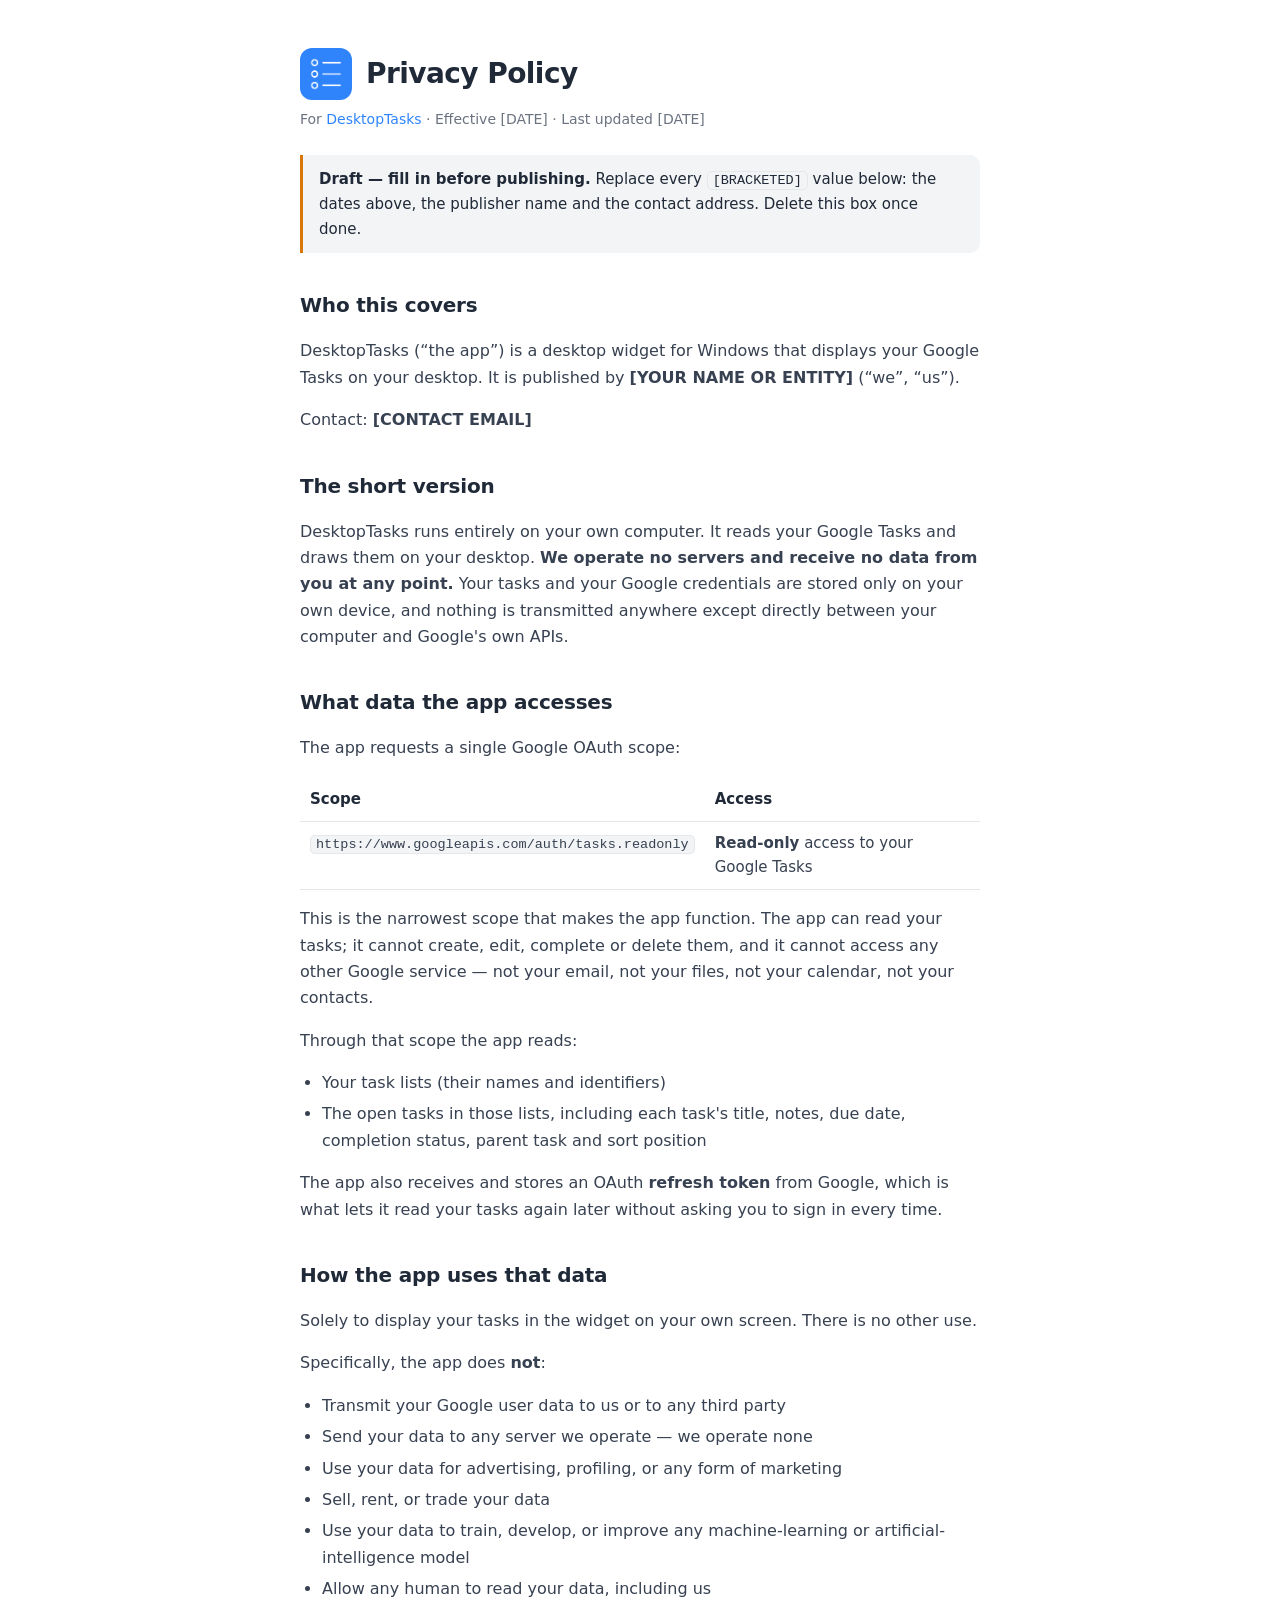
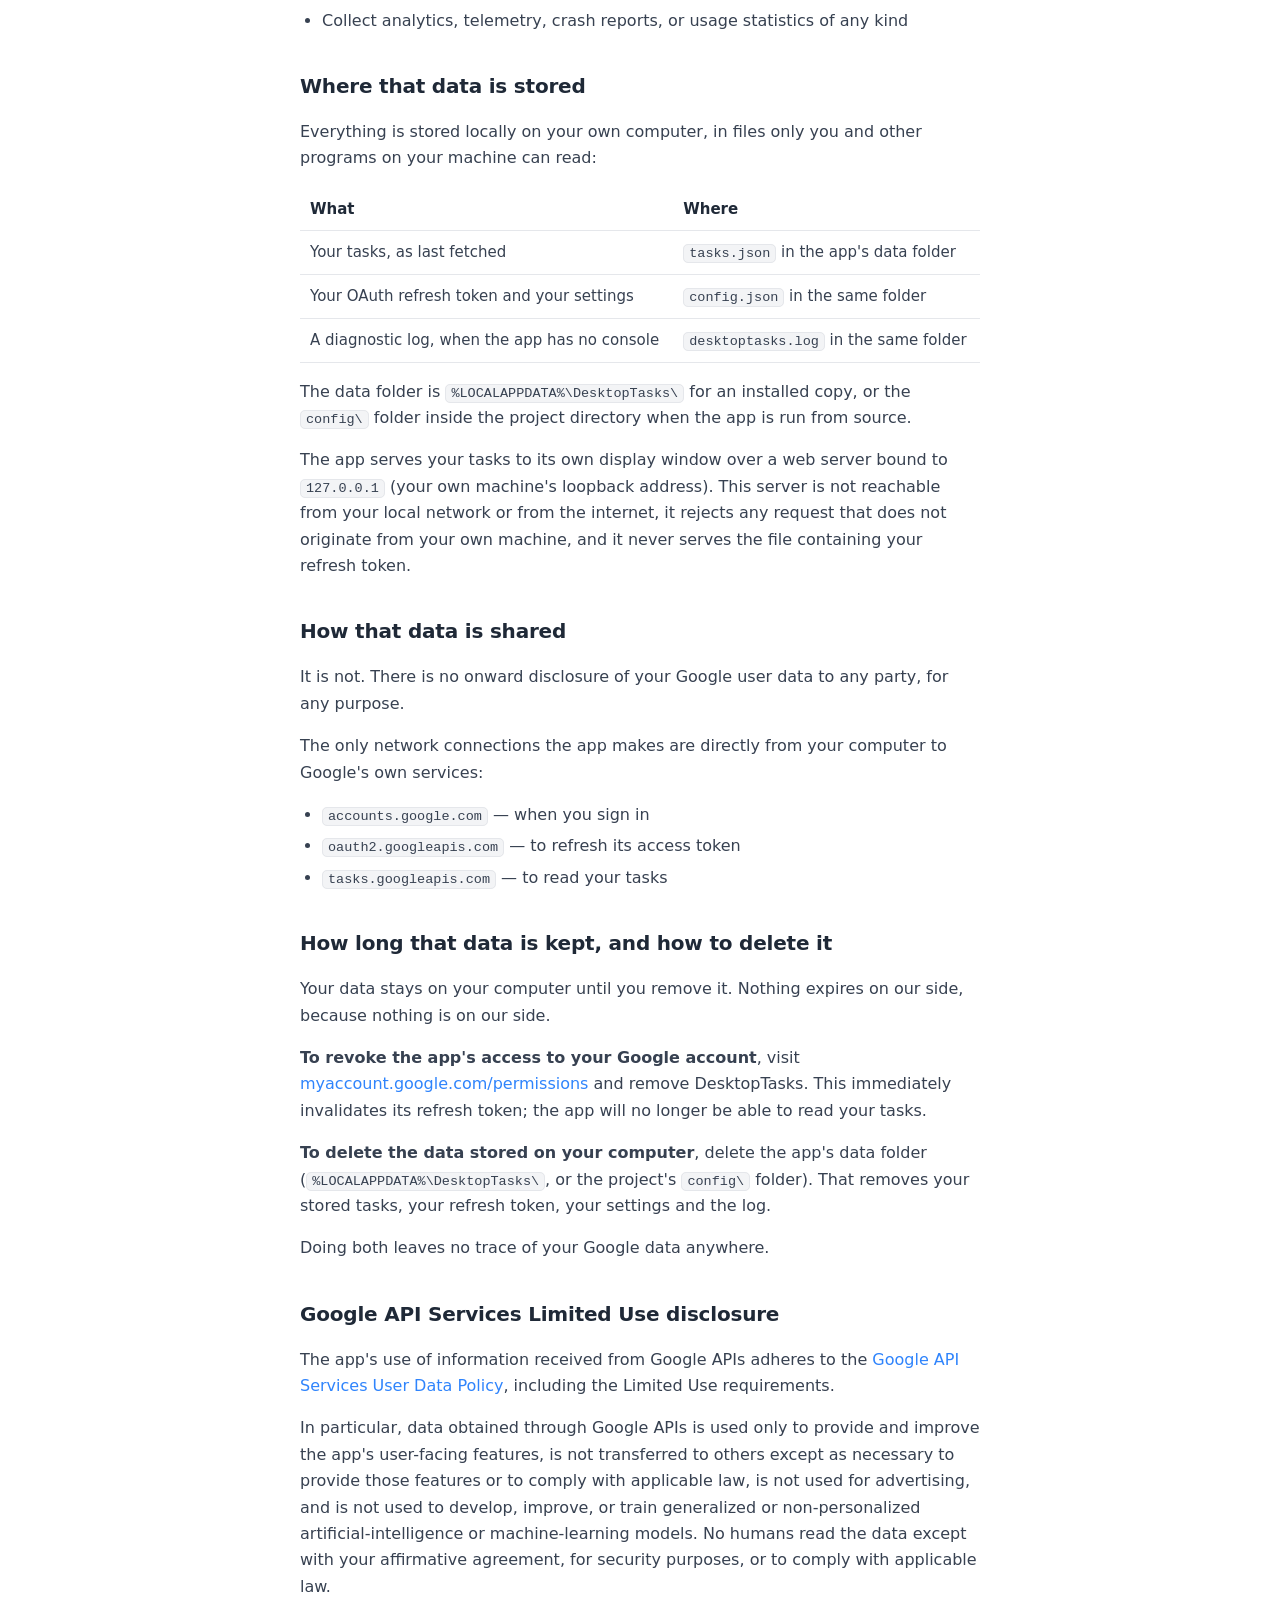
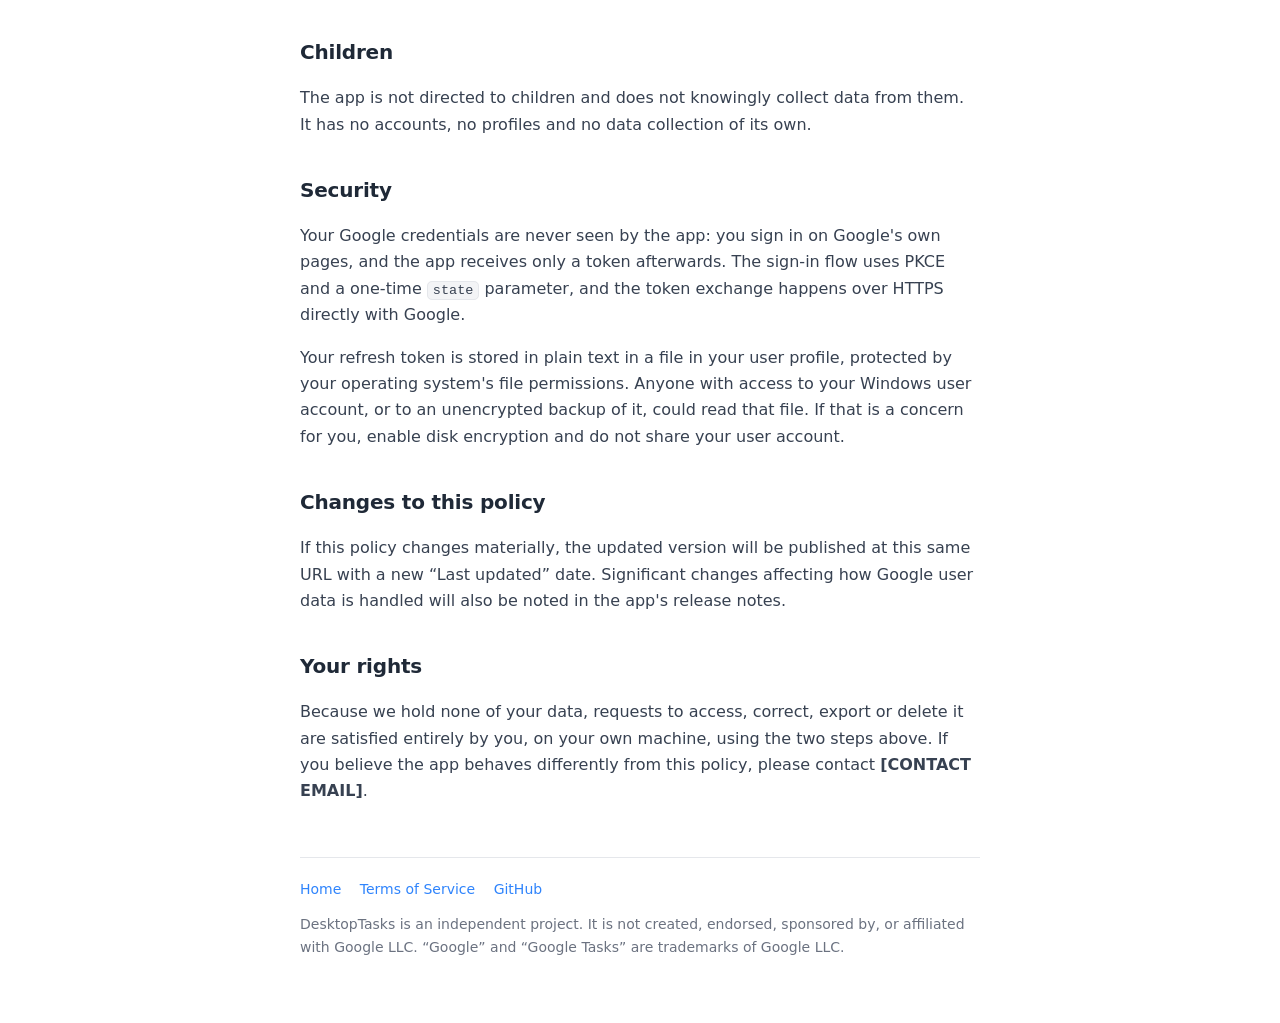
==== site/privacy.html @ 1a085849 "github website" ====
<!doctype html>
<html lang="en">
<head>
<meta charset="utf-8">
<meta name="viewport" content="width=device-width, initial-scale=1">
<title>Privacy Policy — DesktopTasks</title>
<meta name="description" content="How DesktopTasks handles your Google Tasks data: entirely on your own computer, with no server and no telemetry.">
<link rel="icon" href="logo.png">
<link rel="stylesheet" href="style.css">
</head>
<body>
<div class="wrap">

  <header class="site-head">
    <img src="logo.png" alt="">
    <h1>Privacy Policy</h1>
  </header>
  <p class="meta">
    For <a href="index.html">DesktopTasks</a> &middot;
    Effective [DATE] &middot; Last updated [DATE]
  </p>

  <div class="draft">
    <strong>Draft — fill in before publishing.</strong> Replace every
    <code>[BRACKETED]</code> value below: the dates above, the publisher
    name and the contact address. Delete this box once done.
  </div>

  <h2>Who this covers</h2>
  <p>
    DesktopTasks (“the app”) is a desktop widget for Windows that displays
    your Google Tasks on your desktop. It is published by
    <strong>[YOUR NAME OR ENTITY]</strong> (“we”, “us”).
  </p>
  <p>Contact: <strong>[CONTACT EMAIL]</strong></p>

  <h2>The short version</h2>
  <p>
    DesktopTasks runs entirely on your own computer. It reads your Google
    Tasks and draws them on your desktop. <strong>We operate no servers and
    receive no data from you at any point.</strong> Your tasks and your
    Google credentials are stored only on your own device, and nothing is
    transmitted anywhere except directly between your computer and Google's
    own APIs.
  </p>

  <h2>What data the app accesses</h2>
  <p>The app requests a single Google OAuth scope:</p>
  <table>
    <tr><th>Scope</th><th>Access</th></tr>
    <tr>
      <td><code>https://www.googleapis.com/auth/tasks.readonly</code></td>
      <td><strong>Read-only</strong> access to your Google Tasks</td>
    </tr>
  </table>
  <p>
    This is the narrowest scope that makes the app function. The app can
    read your tasks; it cannot create, edit, complete or delete them, and it
    cannot access any other Google service — not your email, not your files,
    not your calendar, not your contacts.
  </p>
  <p>Through that scope the app reads:</p>
  <ul>
    <li>Your task lists (their names and identifiers)</li>
    <li>The open tasks in those lists, including each task's title, notes,
      due date, completion status, parent task and sort position</li>
  </ul>
  <p>
    The app also receives and stores an OAuth <strong>refresh token</strong>
    from Google, which is what lets it read your tasks again later without
    asking you to sign in every time.
  </p>

  <h2>How the app uses that data</h2>
  <p>
    Solely to display your tasks in the widget on your own screen. There is
    no other use.
  </p>
  <p>Specifically, the app does <strong>not</strong>:</p>
  <ul>
    <li>Transmit your Google user data to us or to any third party</li>
    <li>Send your data to any server we operate — we operate none</li>
    <li>Use your data for advertising, profiling, or any form of marketing</li>
    <li>Sell, rent, or trade your data</li>
    <li>Use your data to train, develop, or improve any machine-learning or
      artificial-intelligence model</li>
    <li>Allow any human to read your data, including us</li>
    <li>Collect analytics, telemetry, crash reports, or usage statistics of
      any kind</li>
  </ul>

  <h2>Where that data is stored</h2>
  <p>
    Everything is stored locally on your own computer, in files only you and
    other programs on your machine can read:
  </p>
  <table>
    <tr><th>What</th><th>Where</th></tr>
    <tr><td>Your tasks, as last fetched</td><td><code>tasks.json</code> in the app's data folder</td></tr>
    <tr><td>Your OAuth refresh token and your settings</td><td><code>config.json</code> in the same folder</td></tr>
    <tr><td>A diagnostic log, when the app has no console</td><td><code>desktoptasks.log</code> in the same folder</td></tr>
  </table>
  <p>
    The data folder is
    <code>%LOCALAPPDATA%\DesktopTasks\</code> for an installed copy, or the
    <code>config\</code> folder inside the project directory when the app is
    run from source.
  </p>
  <p>
    The app serves your tasks to its own display window over a web server
    bound to <code>127.0.0.1</code> (your own machine's loopback address).
    This server is not reachable from your local network or from the
    internet, it rejects any request that does not originate from your own
    machine, and it never serves the file containing your refresh token.
  </p>

  <h2>How that data is shared</h2>
  <p>
    It is not. There is no onward disclosure of your Google user data to any
    party, for any purpose.
  </p>
  <p>
    The only network connections the app makes are directly from your
    computer to Google's own services:
  </p>
  <ul>
    <li><code>accounts.google.com</code> — when you sign in</li>
    <li><code>oauth2.googleapis.com</code> — to refresh its access token</li>
    <li><code>tasks.googleapis.com</code> — to read your tasks</li>
  </ul>

  <h2>How long that data is kept, and how to delete it</h2>
  <p>
    Your data stays on your computer until you remove it. Nothing expires on
    our side, because nothing is on our side.
  </p>
  <p>
    <strong>To revoke the app's access to your Google account</strong>, visit
    <a href="https://myaccount.google.com/permissions">myaccount.google.com/permissions</a>
    and remove DesktopTasks. This immediately invalidates its refresh token;
    the app will no longer be able to read your tasks.
  </p>
  <p>
    <strong>To delete the data stored on your computer</strong>, delete the
    app's data folder (<code>%LOCALAPPDATA%\DesktopTasks\</code>, or the
    project's <code>config\</code> folder). That removes your stored tasks,
    your refresh token, your settings and the log.
  </p>
  <p>Doing both leaves no trace of your Google data anywhere.</p>

  <h2>Google API Services Limited Use disclosure</h2>
  <p>
    The app's use of information received from Google APIs adheres to the
    <a href="https://developers.google.com/terms/api-services-user-data-policy">Google
    API Services User Data Policy</a>, including the Limited Use
    requirements.
  </p>
  <p>
    In particular, data obtained through Google APIs is used only to provide
    and improve the app's user-facing features, is not transferred to others
    except as necessary to provide those features or to comply with
    applicable law, is not used for advertising, and is not used to develop,
    improve, or train generalized or non-personalized artificial-intelligence
    or machine-learning models. No humans read the data except with your
    affirmative agreement, for security purposes, or to comply with
    applicable law.
  </p>

  <h2>Children</h2>
  <p>
    The app is not directed to children and does not knowingly collect data
    from them. It has no accounts, no profiles and no data collection of its
    own.
  </p>

  <h2>Security</h2>
  <p>
    Your Google credentials are never seen by the app: you sign in on
    Google's own pages, and the app receives only a token afterwards. The
    sign-in flow uses PKCE and a one-time <code>state</code> parameter, and
    the token exchange happens over HTTPS directly with Google.
  </p>
  <p>
    Your refresh token is stored in plain text in a file in your user
    profile, protected by your operating system's file permissions. Anyone
    with access to your Windows user account, or to an unencrypted backup of
    it, could read that file. If that is a concern for you, enable disk
    encryption and do not share your user account.
  </p>

  <h2>Changes to this policy</h2>
  <p>
    If this policy changes materially, the updated version will be published
    at this same URL with a new “Last updated” date. Significant changes
    affecting how Google user data is handled will also be noted in the
    app's release notes.
  </p>

  <h2>Your rights</h2>
  <p>
    Because we hold none of your data, requests to access, correct, export
    or delete it are satisfied entirely by you, on your own machine, using
    the two steps above. If you believe the app behaves differently from
    this policy, please contact <strong>[CONTACT EMAIL]</strong>.
  </p>

  <footer>
    <a href="index.html">Home</a>
    <a href="terms.html">Terms of Service</a>
    <a href="https://github.com/AaryanPanigrahi/DesktopTasks">GitHub</a>
    <span class="fine">
      DesktopTasks is an independent project. It is not created, endorsed,
      sponsored by, or affiliated with Google LLC. “Google” and “Google
      Tasks” are trademarks of Google LLC.
    </span>
  </footer>

</div>
</body>
</html>
---- site/style.css ----
/* Shared styles for the DesktopTasks site.
   Palette matches the widget itself (source/dashboard.html), so the site
   and the app read as one thing. No external fonts or frameworks: the
   whole site is three HTML files and this. */

:root {
  --surface-0:      #ffffff;
  --surface-1:      #f3f4f6;
  --border:         #e5e7eb;
  --text-primary:   #1f2937;
  --text-secondary: #374151;
  --text-muted:     #6b7280;
  --accent:         #2f84fc;  /* the logo's blue */
  --accent-ink:     #ffffff;
  --radius:         14px;
}

@media (prefers-color-scheme: dark) {
  :root {
    --surface-0:      #1d2128;
    --surface-1:      #23272f;
    --border:         #3e4651;
    --text-primary:   #f2f4f7;
    --text-secondary: #d5dbe3;
    --text-muted:     #a2abb8;
  }
}

* { box-sizing: border-box; }

html { -webkit-text-size-adjust: 100%; }

body {
  margin: 0;
  background: var(--surface-0);
  color: var(--text-primary);
  font: 16px/1.65 "Segoe UI Variable Text", "Segoe UI", system-ui,
        -apple-system, sans-serif;
  -webkit-font-smoothing: antialiased;
}

.wrap {
  max-width: 720px;
  margin: 0 auto;
  padding: 48px 20px 64px;
}

/* ------------------------------------------------------------ header */
.site-head {
  display: flex;
  align-items: center;
  gap: 14px;
  margin-bottom: 8px;
}
.site-head img { width: 52px; height: 52px; border-radius: 12px; }
.site-head h1 { margin: 0; font-size: 28px; letter-spacing: -0.02em; }

.tagline {
  margin: 0 0 28px;
  color: var(--text-muted);
  font-size: 17px;
}

/* -------------------------------------------------------------- hero */
.hero {
  background: var(--surface-1);
  border: 1px solid var(--border);
  border-radius: var(--radius);
  padding: 22px 24px;
  margin: 28px 0;
}
.hero p:first-child { margin-top: 0; }
.hero p:last-child { margin-bottom: 0; }

.shot {
  display: block;
  max-width: 340px;
  width: 100%;
  margin: 24px auto;
  border-radius: var(--radius);
}

/* ------------------------------------------------------------ bits */
h2 {
  margin: 36px 0 12px;
  font-size: 20px;
  letter-spacing: -0.01em;
}
h3 { margin: 26px 0 8px; font-size: 16px; }

p, li { color: var(--text-secondary); }
ul { padding-left: 22px; }
li { margin: 5px 0; }

a { color: var(--accent); text-decoration: none; }
a:hover { text-decoration: underline; }

code {
  background: var(--surface-1);
  border: 1px solid var(--border);
  border-radius: 5px;
  padding: 1px 5px;
  font: 13.5px/1.4 "Cascadia Code", Consolas, monospace;
}

pre {
  background: var(--surface-1);
  border: 1px solid var(--border);
  border-radius: 10px;
  padding: 14px 16px;
  overflow-x: auto;
}
pre code { background: none; border: 0; padding: 0; }

table {
  width: 100%;
  border-collapse: collapse;
  margin: 16px 0;
  font-size: 15px;
}
th, td {
  text-align: left;
  padding: 9px 10px;
  border-bottom: 1px solid var(--border);
  vertical-align: top;
}
th { color: var(--text-primary); font-weight: 600; }
td { color: var(--text-secondary); }

.btn {
  display: inline-block;
  background: var(--accent);
  color: var(--accent-ink);
  padding: 10px 18px;
  border-radius: 9px;
  font-weight: 600;
  margin: 4px 8px 4px 0;
}
.btn:hover { text-decoration: none; filter: brightness(1.08); }
.btn.secondary {
  background: transparent;
  color: var(--accent);
  border: 1px solid var(--border);
}

.note {
  border-left: 3px solid var(--accent);
  background: var(--surface-1);
  border-radius: 0 10px 10px 0;
  padding: 12px 16px;
  margin: 20px 0;
  font-size: 15px;
}

.draft {
  border-left: 3px solid #d97706;
  background: var(--surface-1);
  border-radius: 0 10px 10px 0;
  padding: 12px 16px;
  margin: 0 0 28px;
  font-size: 15px;
}

.meta { color: var(--text-muted); font-size: 14px; margin: 0 0 24px; }

/* ------------------------------------------------------------ footer */
footer {
  margin-top: 52px;
  padding-top: 20px;
  border-top: 1px solid var(--border);
  color: var(--text-muted);
  font-size: 14px;
}
footer a { margin-right: 14px; }
footer .fine { display: block; margin-top: 12px; }

@media (max-width: 520px) {
  .wrap { padding: 32px 16px 48px; }
  .site-head h1 { font-size: 23px; }
}
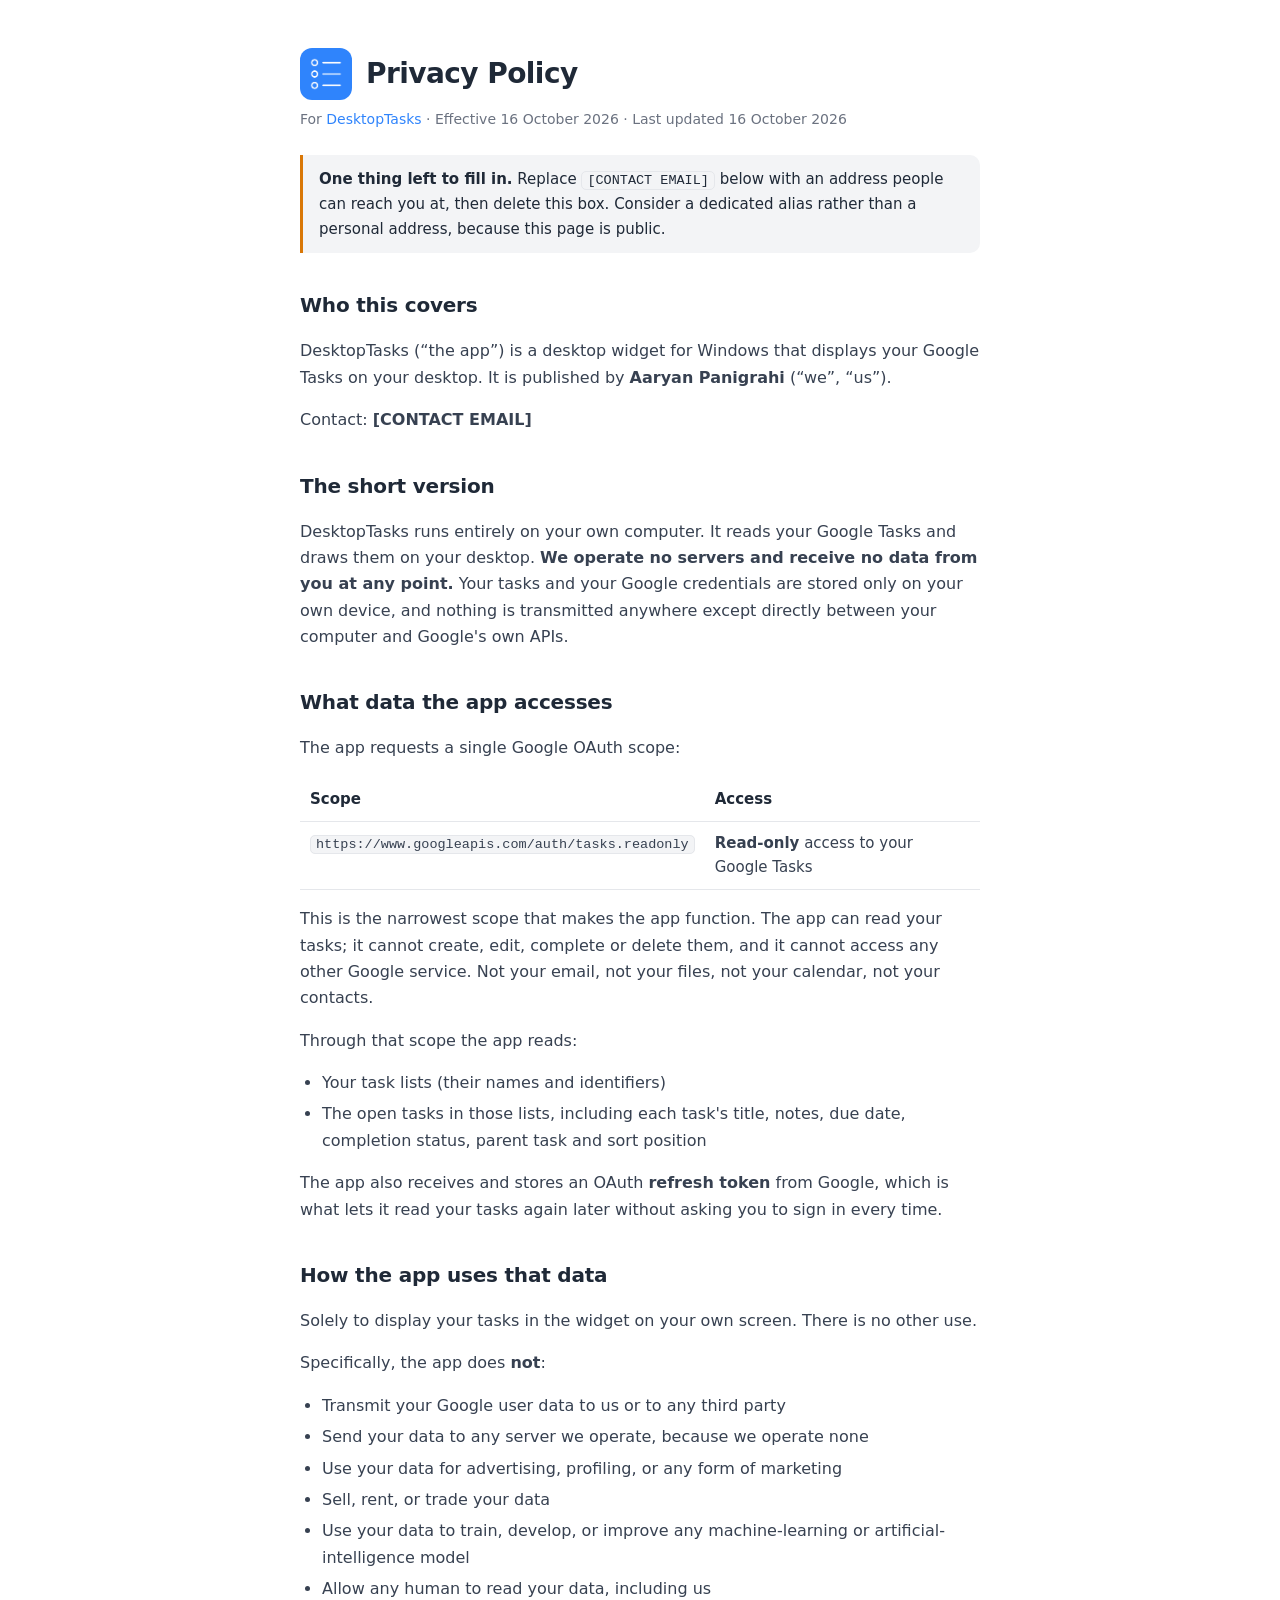
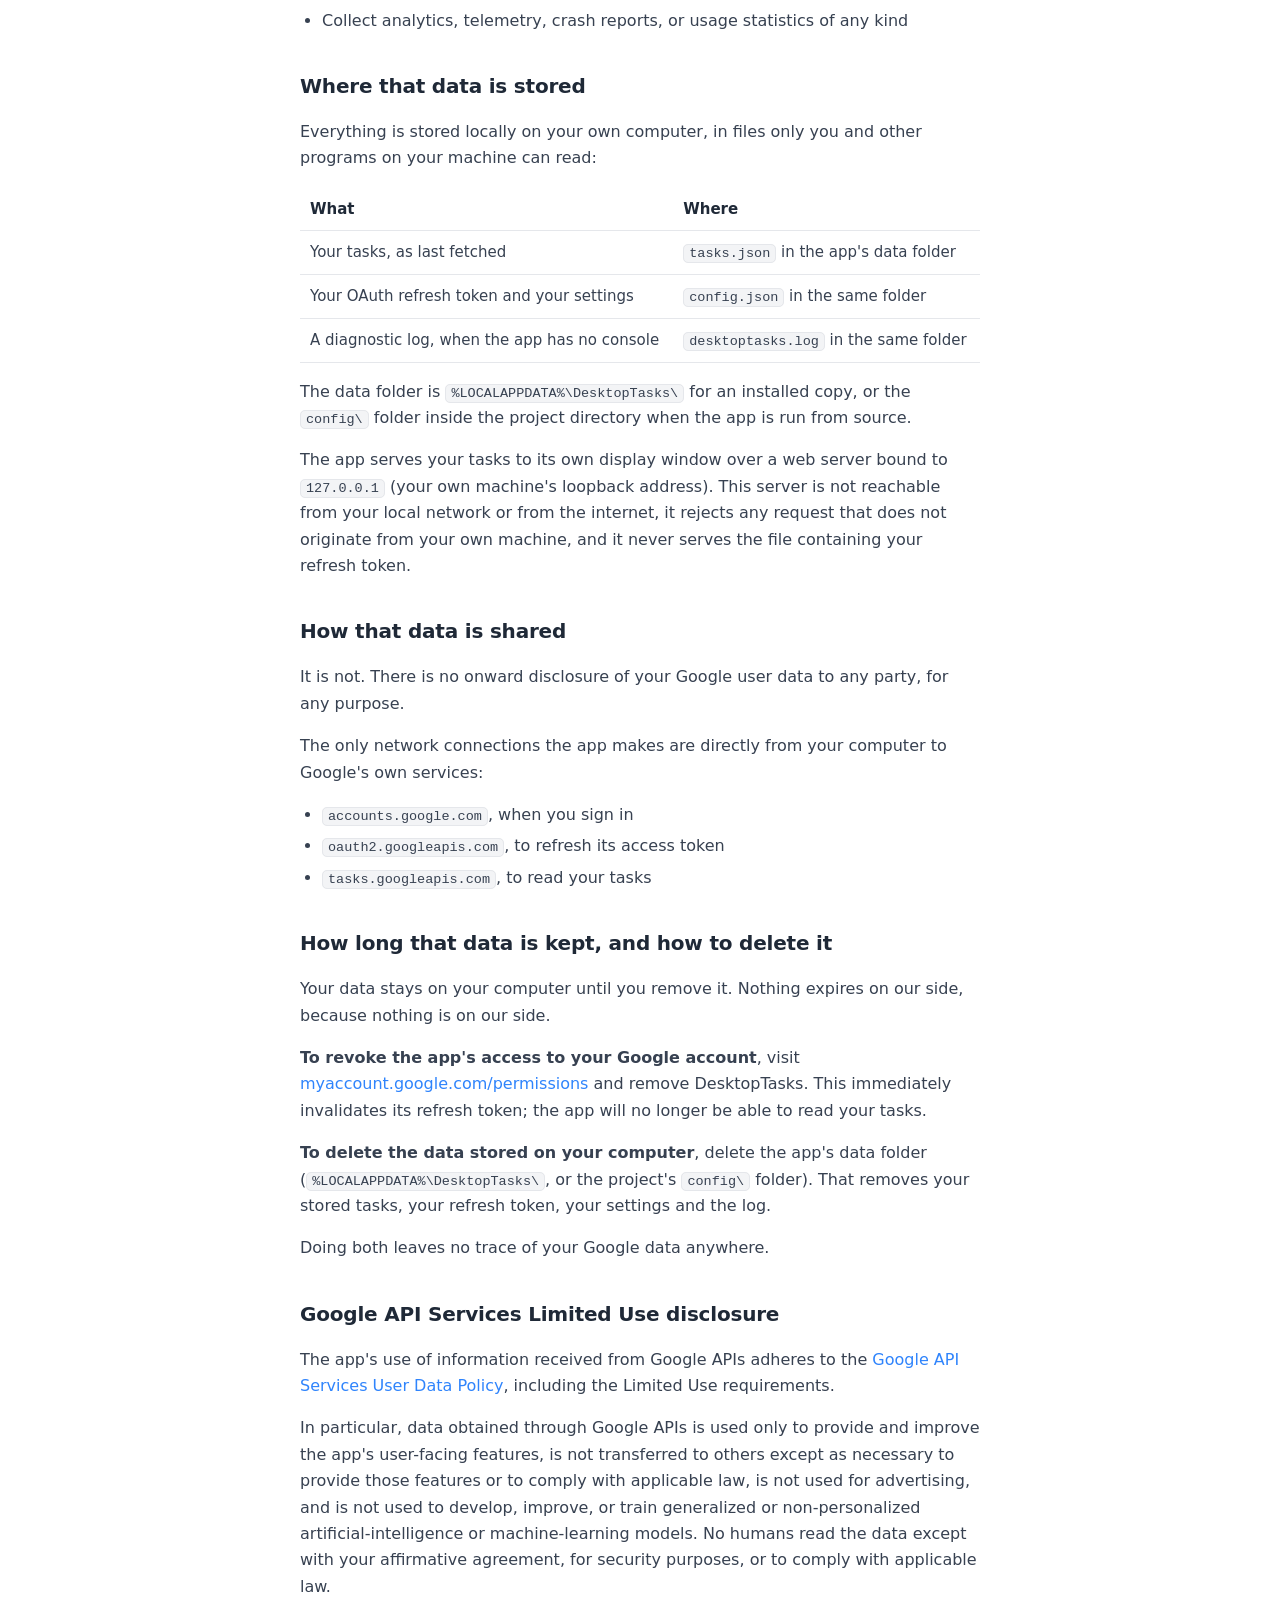
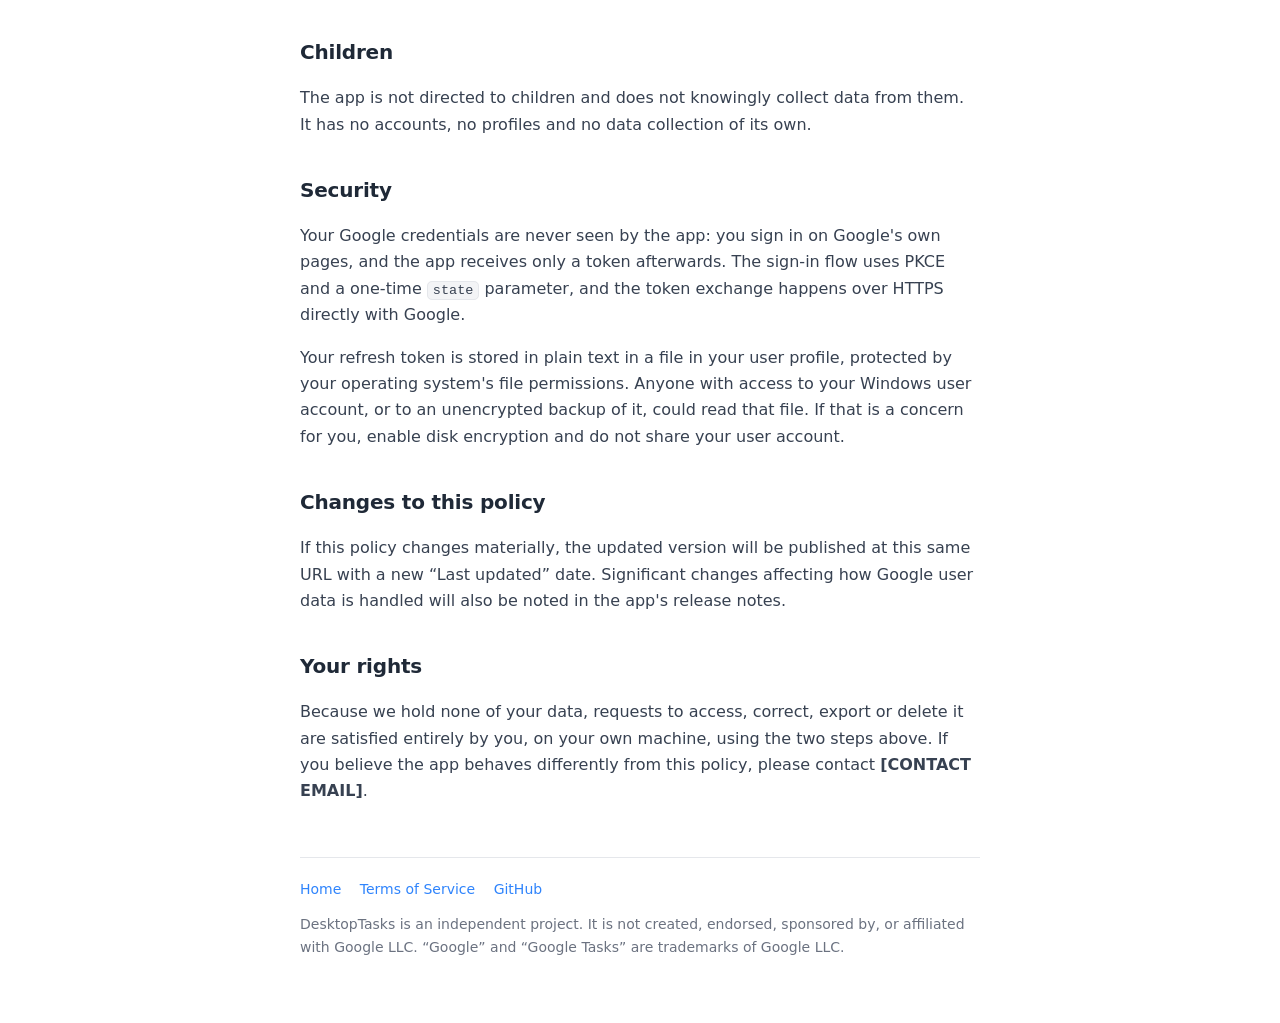
==== commit 3f3fd204: "Fresh column layout" ====
--- a/site/privacy.html
+++ b/site/privacy.html
@@ -3,7 +3,7 @@
 <head>
 <meta charset="utf-8">
 <meta name="viewport" content="width=device-width, initial-scale=1">
-<title>Privacy Policy — DesktopTasks</title>
+<title>Privacy Policy for DesktopTasks</title>
 <meta name="description" content="How DesktopTasks handles your Google Tasks data: entirely on your own computer, with no server and no telemetry.">
 <link rel="icon" href="logo.png">
 <link rel="stylesheet" href="style.css">
@@ -17,20 +17,21 @@
   </header>
   <p class="meta">
     For <a href="index.html">DesktopTasks</a> &middot;
-    Effective [DATE] &middot; Last updated [DATE]
+    Effective 16 October 2026 &middot; Last updated 16 October 2026
   </p>
 
   <div class="draft">
-    <strong>Draft — fill in before publishing.</strong> Replace every
-    <code>[BRACKETED]</code> value below: the dates above, the publisher
-    name and the contact address. Delete this box once done.
+    <strong>One thing left to fill in.</strong> Replace
+    <code>[CONTACT EMAIL]</code> below with an address people can reach you
+    at, then delete this box. Consider a dedicated alias rather than a
+    personal address, because this page is public.
   </div>
 
   <h2>Who this covers</h2>
   <p>
     DesktopTasks (“the app”) is a desktop widget for Windows that displays
     your Google Tasks on your desktop. It is published by
-    <strong>[YOUR NAME OR ENTITY]</strong> (“we”, “us”).
+    <strong>Aaryan Panigrahi</strong> (“we”, “us”).
   </p>
   <p>Contact: <strong>[CONTACT EMAIL]</strong></p>
 
@@ -56,7 +57,7 @@
   <p>
     This is the narrowest scope that makes the app function. The app can
     read your tasks; it cannot create, edit, complete or delete them, and it
-    cannot access any other Google service — not your email, not your files,
+    cannot access any other Google service. Not your email, not your files,
     not your calendar, not your contacts.
   </p>
   <p>Through that scope the app reads:</p>
@@ -79,7 +80,7 @@
   <p>Specifically, the app does <strong>not</strong>:</p>
   <ul>
     <li>Transmit your Google user data to us or to any third party</li>
-    <li>Send your data to any server we operate — we operate none</li>
+    <li>Send your data to any server we operate, because we operate none</li>
     <li>Use your data for advertising, profiling, or any form of marketing</li>
     <li>Sell, rent, or trade your data</li>
     <li>Use your data to train, develop, or improve any machine-learning or
@@ -124,9 +125,9 @@
     computer to Google's own services:
   </p>
   <ul>
-    <li><code>accounts.google.com</code> — when you sign in</li>
-    <li><code>oauth2.googleapis.com</code> — to refresh its access token</li>
-    <li><code>tasks.googleapis.com</code> — to read your tasks</li>
+    <li><code>accounts.google.com</code>, when you sign in</li>
+    <li><code>oauth2.googleapis.com</code>, to refresh its access token</li>
+    <li><code>tasks.googleapis.com</code>, to read your tasks</li>
   </ul>
 
   <h2>How long that data is kept, and how to delete it</h2>
